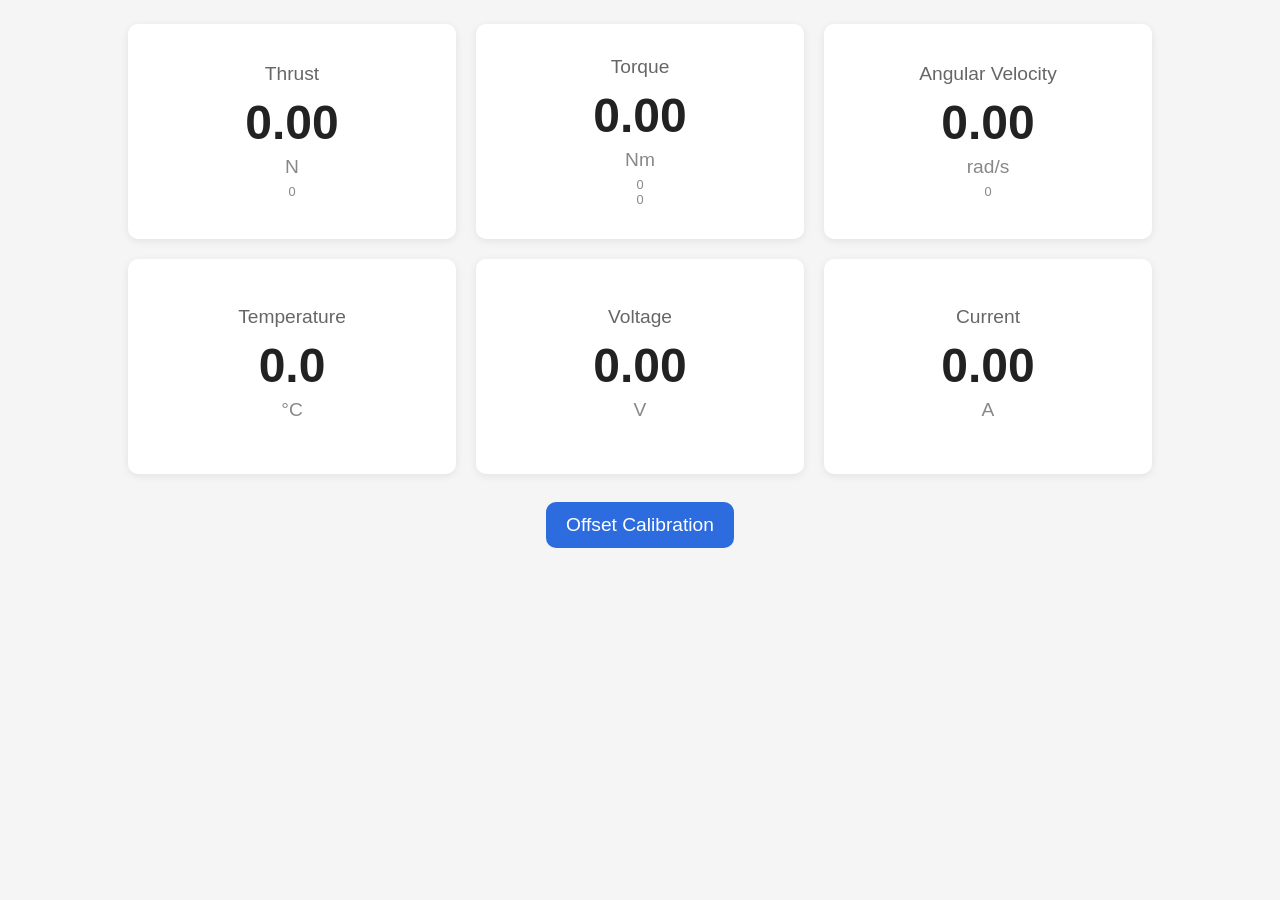
==== bench/web/index.html @ 53323fa1 "change name for firmware for STM32U0" ====
<!DOCTYPE html>
<html>

<head>
    <meta charset="utf-8">
    <meta name="viewport" content="width=device-width, initial-scale=1">
    <link rel="icon" href="data:;base64,=">

    <link rel="stylesheet" href="style.css" type="text/css">
    <script src="script.js" type="text/javascript"></script>

    <title>Dashboard</title>
</head>

<body>
    <div class="container">
        <div class="grid">

            <div class="card">
                <div class="label">Thrust</div>
                <div class="value" id="thrust">0.00</div>
                <div class="unit">N</div>
                <div class="value_raw" id="thrust_load">0</div>
            </div>

            <div class="card">
                <div class="label">Torque</div>
                <div class="value" id="torque">0.00</div>
                <div class="unit">Nm</div>
                <div class="value_raw" id="torque_load1">0</div>
                <div class="value_raw" id="torque_load2">0</div>
            </div>

            <div class="card">
                <div class="label">Angular Velocity</div>
                <div class="value" id="velocity">0.00</div>
                <div class="unit">rad/s</div>
                <div class="value_raw" id="velocity_frequency">0</div>
            </div>

            <div class="card">
                <div class="label">Temperature</div>
                <div class="value" id="temperature">0.0</div>
                <div class="unit">°C</div>
            </div>

            <div class="card">
                <div class="label">Voltage</div>
                <div class="value" id="voltage">0.00</div>
                <div class="unit">V</div>
            </div>

            <div class="card">
                <div class="label">Current</div>
                <div class="value" id="current">0.00</div>
                <div class="unit">A</div>
            </div>

        </div>

        <div class="buttons">
            <button onclick="sendCommand('offset')">Offset Calibration</button>
        </div>
    </div>
</body>

</html>
---- bench/web/style.css ----
body {
    margin: 0;
    font-family: Arial, sans-serif;
    background: #f5f5f5;
    color: #222;
}

.container {
    width: 80vw;
    max-width: 1400px;
    margin: auto;
    padding: 24px;
}

h1 {
    text-align: center;
    margin-bottom: 24px;
    font-weight: 500;
}

.grid {
    display: grid;
    grid-template-columns: repeat(3, 1fr);
    gap: 20px;
    width: 100%;
}

.card {
    background: white;
    border-radius: 10px;
    box-shadow: 0 2px 8px rgba(0, 0, 0, .08);
    display: flex;
    flex-direction: column;
    justify-content: center;
    align-items: center;
    aspect-ratio: 1.61803398875/1;
    padding: 16px;
}

.label {
    font-size: 1.5vw;
    color: #666;
    margin-bottom: 10px;
}

.value {
    font-size: clamp(2rem, 4vw, 3rem);
    font-weight: 600;
}

.value_raw {
    font-size: 1vw;
    color: #888;
}

.unit {
    font-size: 1.5vw;
    margin-top: 6px;
    margin-bottom: 6px;
    color: #888;
}

.buttons {
    margin-top: 28px;
    display: flex;
    justify-content: center;
    gap: 12px;
    flex-wrap: wrap;
}

button {
    padding: 12px 20px;
    font-size: 1.5vw;
    border: none;
    border-radius: 10px;
    background: #2d6cdf;
    color: white;
    cursor: pointer;
}

button:hover {
    background: #245bc0;
}

@media (max-width:900px) {
    .grid {
        grid-template-columns: repeat(2, 1fr);
    }
}

@media (max-width:600px) {
    .container {
        width: 95vw;
    }

    .grid {
        grid-template-columns: 1fr;
    }
}
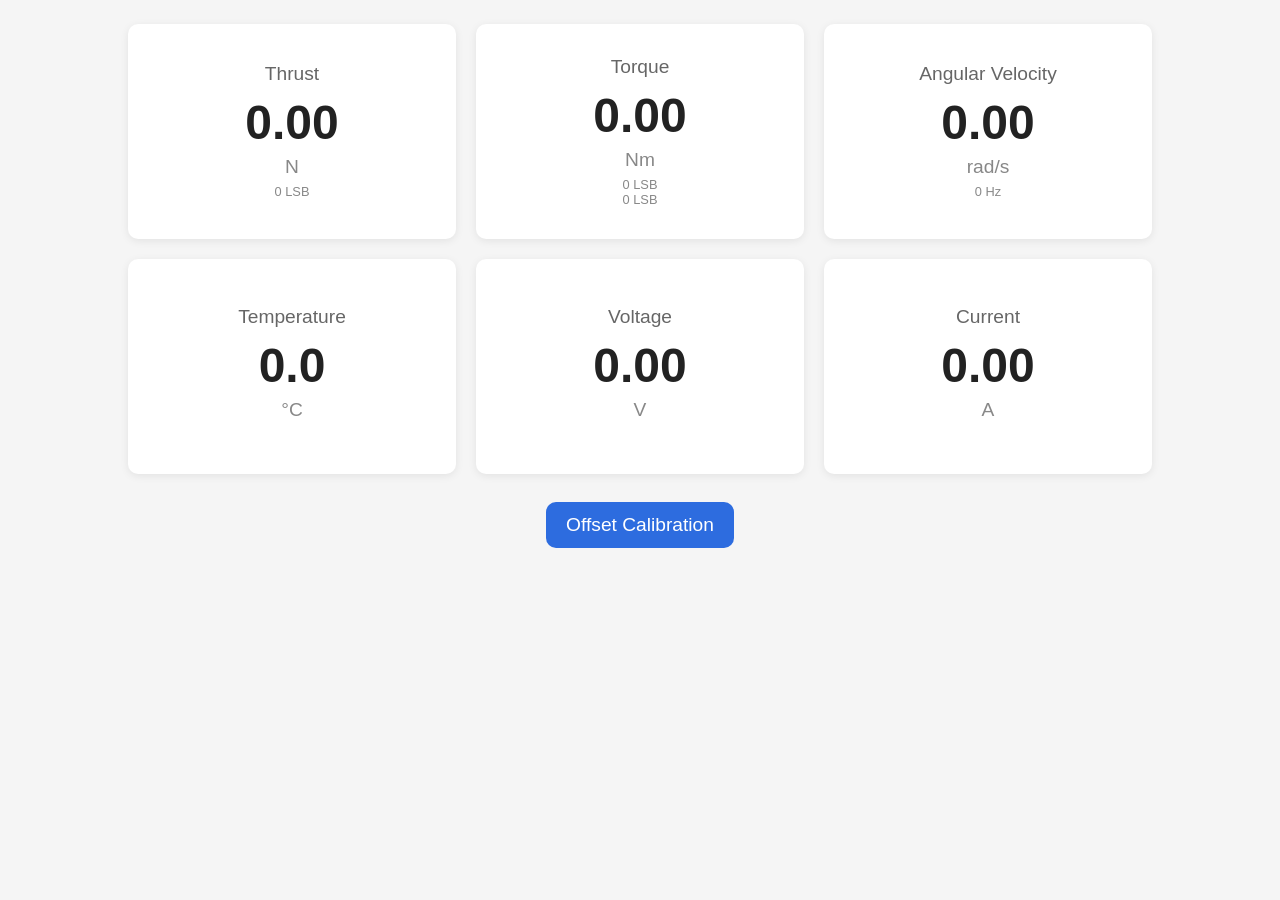
==== commit 53f08a47: "JSON over Websocket" ====
--- a/bench/web/index.html
+++ b/bench/web/index.html
@@ -20,22 +20,22 @@
                 <div class="label">Thrust</div>
                 <div class="value" id="thrust">0.00</div>
                 <div class="unit">N</div>
-                <div class="value_raw" id="thrust_load">0</div>
+                <div class="value_raw" id="thrust_raw">0 LSB</div>
             </div>
 
             <div class="card">
                 <div class="label">Torque</div>
                 <div class="value" id="torque">0.00</div>
                 <div class="unit">Nm</div>
-                <div class="value_raw" id="torque_load1">0</div>
-                <div class="value_raw" id="torque_load2">0</div>
+                <div class="value_raw" id="torque_raw1">0 LSB</div>
+                <div class="value_raw" id="torque_raw2">0 LSB</div>
             </div>
 
             <div class="card">
                 <div class="label">Angular Velocity</div>
                 <div class="value" id="velocity">0.00</div>
                 <div class="unit">rad/s</div>
-                <div class="value_raw" id="velocity_frequency">0</div>
+                <div class="value_raw" id="velocity_raw">0 Hz</div>
             </div>
 
             <div class="card">
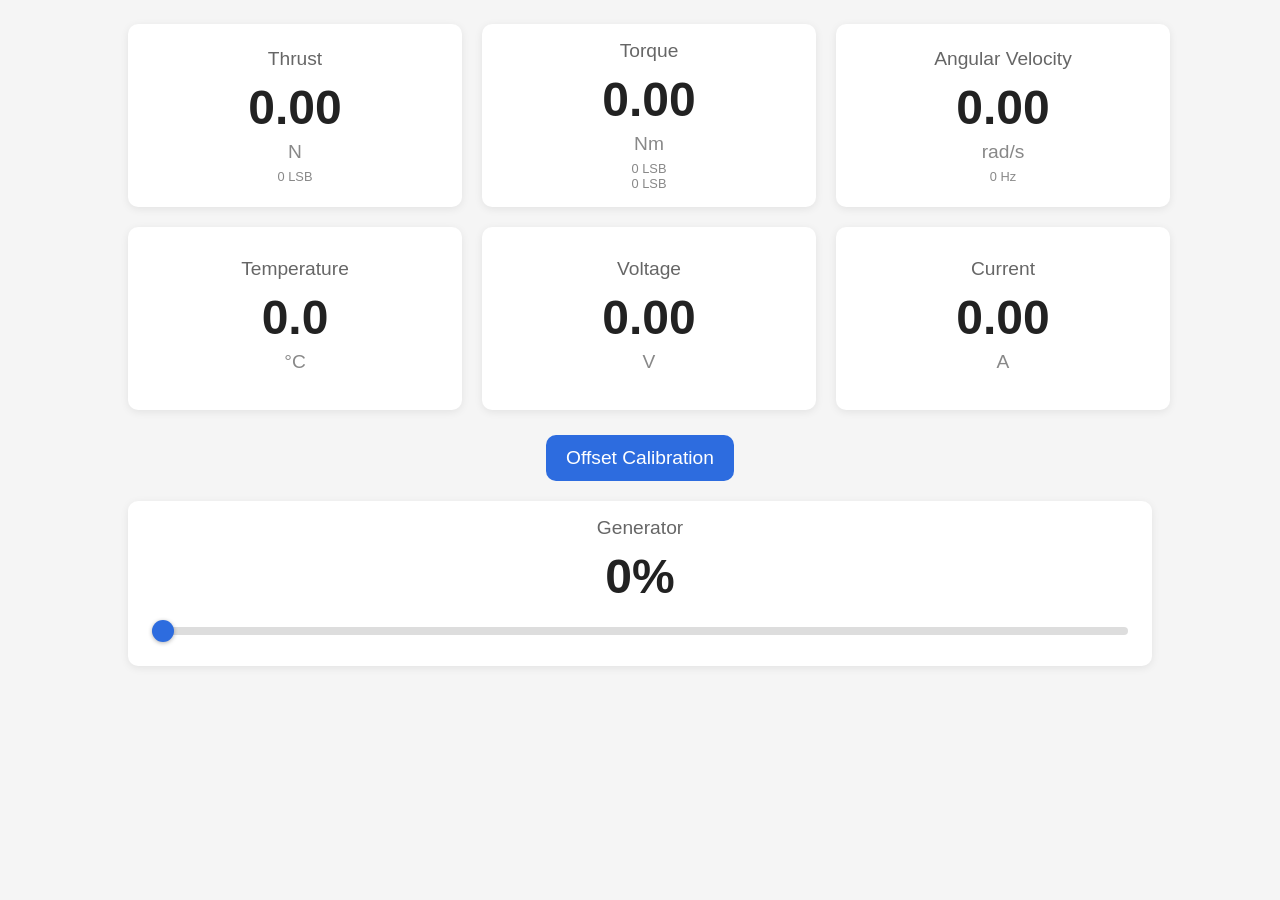
==== commit b635dbb0: "add support for automatic testing the standard drone ESC" ====
--- a/bench/web/index.html
+++ b/bench/web/index.html
@@ -7,7 +7,7 @@
     <link rel="icon" href="data:;base64,=">
 
     <link rel="stylesheet" href="style.css" type="text/css">
-    <script src="script.js" type="text/javascript"></script>
+    <script src="script.js" type="text/javascript" defer></script>
 
     <title>Dashboard</title>
 </head>
@@ -61,6 +61,12 @@
         <div class="buttons">
             <button onclick="sendCommand('offset')">Offset Calibration</button>
         </div>
+
+        <div class="slider_card">
+            <div class="label">Generator</div>
+            <div class="value" id="slider_value">0</div>
+            <input type="range" id="slider" value="0" min="0" max="1000" step="1">
+        </div>
     </div>
 </body>
 
--- a/bench/web/style.css
+++ b/bench/web/style.css
@@ -33,7 +33,7 @@
     flex-direction: column;
     justify-content: center;
     align-items: center;
-    aspect-ratio: 1.61803398875/1;
+    aspect-ratio: 2;
     padding: 16px;
 }
 
@@ -96,4 +96,77 @@
     .grid {
         grid-template-columns: 1fr;
     }
+}
+
+.slider_card {
+    background: white;
+    border-radius: 10px;
+    box-shadow: 0 2px 8px rgba(0, 0, 0, .08);
+    margin-top: 20px;
+    padding: 16px 24px 24px;
+    display: flex;
+    flex-direction: column;
+    align-items: center;
+}
+
+.slider_card .value {
+    margin-bottom: 16px;
+}
+
+input[type="range"] {
+    --fill: 0%;
+    -webkit-appearance: none;
+    appearance: none;
+    width: 100%;
+    height: 22px;
+    background: transparent;
+    cursor: pointer;
+    margin: 0;
+}
+
+input[type="range"]::-webkit-slider-runnable-track {
+    height: 8px;
+    border-radius: 4px;
+    background: linear-gradient(to right, #2d6cdf var(--fill), #ddd var(--fill));
+}
+
+input[type="range"]::-moz-range-track {
+    height: 8px;
+    border-radius: 4px;
+    background: linear-gradient(to right, #2d6cdf var(--fill), #ddd var(--fill));
+}
+
+input[type="range"]::-webkit-slider-thumb {
+    -webkit-appearance: none;
+    appearance: none;
+    width: 22px;
+    height: 22px;
+    margin-top: -7px;
+    border-radius: 50%;
+    border: none;
+    background: #2d6cdf;
+    box-shadow: 0 1px 4px rgba(0, 0, 0, .3);
+}
+
+input[type="range"]::-moz-range-thumb {
+    width: 22px;
+    height: 22px;
+    border-radius: 50%;
+    border: none;
+    background: #2d6cdf;
+    box-shadow: 0 1px 4px rgba(0, 0, 0, .3);
+}
+
+input[type="range"]:hover::-webkit-slider-thumb {
+    background: #245bc0;
+}
+
+input[type="range"]:hover::-moz-range-thumb {
+    background: #245bc0;
+}
+
+input[type="range"]:focus-visible {
+    outline: 2px solid #2d6cdf;
+    outline-offset: 4px;
+    border-radius: 4px;
 }
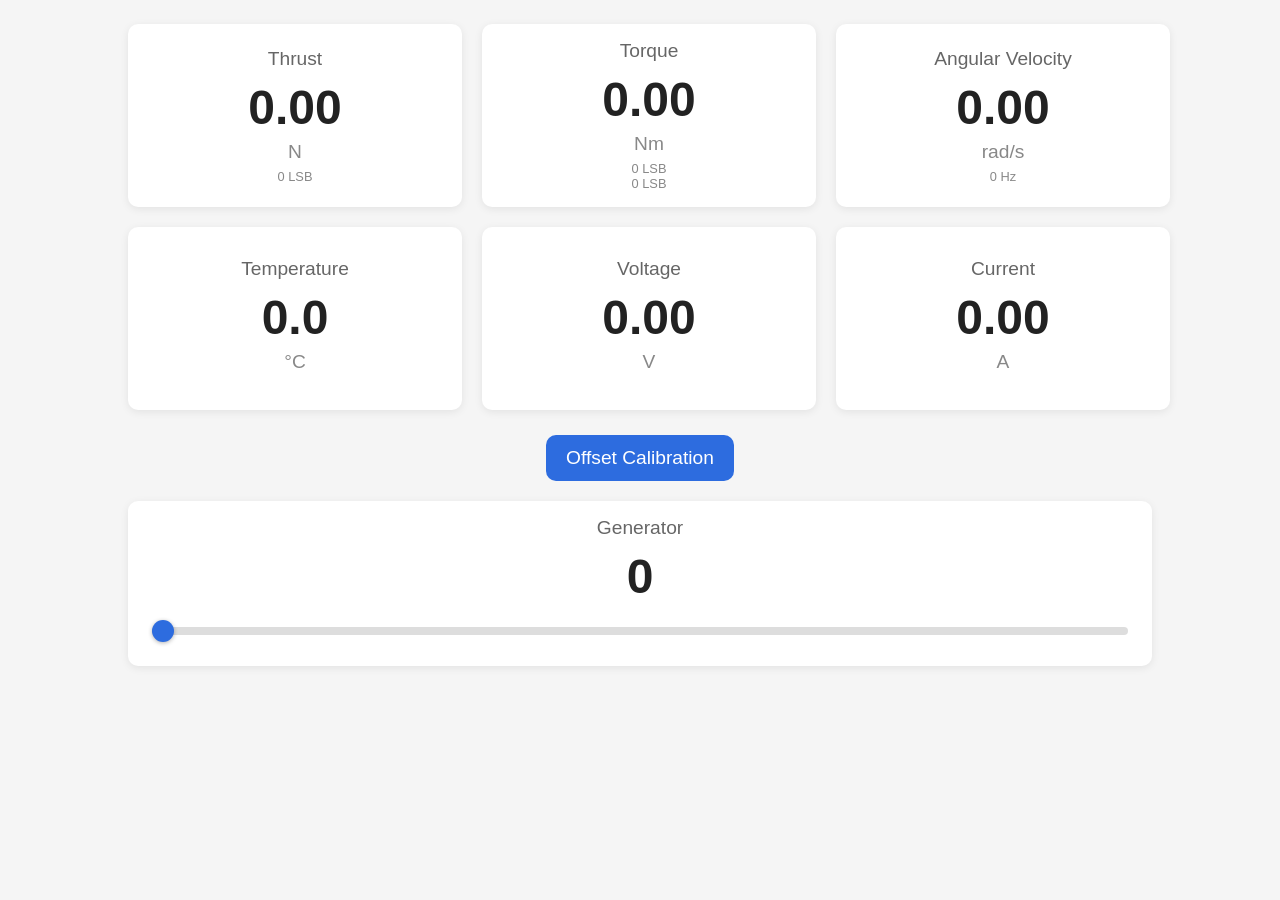
==== commit 5352d417: "one HTML file for JS and CSS" ====
--- a/bench/web/index.html
+++ b/bench/web/index.html
@@ -2,14 +2,219 @@
 <html>
 
 <head>
+    <title>Dashboard</title>
     <meta charset="utf-8">
     <meta name="viewport" content="width=device-width, initial-scale=1">
     <link rel="icon" href="data:;base64,=">
 
-    <link rel="stylesheet" href="style.css" type="text/css">
-    <script src="script.js" type="text/javascript" defer></script>
-
-    <title>Dashboard</title>
+    <style>
+        body {
+            margin: 0;
+            font-family: Arial, sans-serif;
+            background: #f5f5f5;
+            color: #222;
+        }
+
+        .container {
+            width: 80vw;
+            max-width: 1400px;
+            margin: auto;
+            padding: 24px;
+        }
+
+        h1 {
+            text-align: center;
+            margin-bottom: 24px;
+            font-weight: 500;
+        }
+
+        .grid {
+            display: grid;
+            grid-template-columns: repeat(3, 1fr);
+            gap: 20px;
+            width: 100%;
+        }
+
+        .card {
+            background: white;
+            border-radius: 10px;
+            box-shadow: 0 2px 8px rgba(0, 0, 0, .08);
+            display: flex;
+            flex-direction: column;
+            justify-content: center;
+            align-items: center;
+            aspect-ratio: 2;
+            padding: 16px;
+        }
+
+        .label {
+            font-size: 1.5vw;
+            color: #666;
+            margin-bottom: 10px;
+        }
+
+        .value {
+            font-size: clamp(2rem, 4vw, 3rem);
+            font-weight: 600;
+        }
+
+        .value_raw {
+            font-size: 1vw;
+            color: #888;
+        }
+
+        .unit {
+            font-size: 1.5vw;
+            margin-top: 6px;
+            margin-bottom: 6px;
+            color: #888;
+        }
+
+        .buttons {
+            margin-top: 28px;
+            display: flex;
+            justify-content: center;
+            gap: 12px;
+            flex-wrap: wrap;
+        }
+
+        button {
+            padding: 12px 20px;
+            font-size: 1.5vw;
+            border: none;
+            border-radius: 10px;
+            background: #2d6cdf;
+            color: white;
+            cursor: pointer;
+        }
+
+        button:hover {
+            background: #245bc0;
+        }
+
+        @media (max-width:900px) {
+            .grid {
+                grid-template-columns: repeat(2, 1fr);
+            }
+        }
+
+        @media (max-width:600px) {
+            .container {
+                width: 95vw;
+            }
+
+            .grid {
+                grid-template-columns: 1fr;
+            }
+        }
+
+        .slider_card {
+            background: white;
+            border-radius: 10px;
+            box-shadow: 0 2px 8px rgba(0, 0, 0, .08);
+            margin-top: 20px;
+            padding: 16px 24px 24px;
+            display: flex;
+            flex-direction: column;
+            align-items: center;
+        }
+
+        .slider_card .value {
+            margin-bottom: 16px;
+        }
+
+        input[type="range"] {
+            --fill: 0%;
+            -webkit-appearance: none;
+            appearance: none;
+            width: 100%;
+            height: 22px;
+            background: transparent;
+            cursor: pointer;
+            margin: 0;
+        }
+
+        input[type="range"]::-webkit-slider-runnable-track {
+            height: 8px;
+            border-radius: 4px;
+            background: linear-gradient(to right, #2d6cdf var(--fill), #ddd var(--fill));
+        }
+
+        input[type="range"]::-moz-range-track {
+            height: 8px;
+            border-radius: 4px;
+            background: linear-gradient(to right, #2d6cdf var(--fill), #ddd var(--fill));
+        }
+
+        input[type="range"]::-webkit-slider-thumb {
+            -webkit-appearance: none;
+            appearance: none;
+            width: 22px;
+            height: 22px;
+            margin-top: -7px;
+            border-radius: 50%;
+            border: none;
+            background: #2d6cdf;
+            box-shadow: 0 1px 4px rgba(0, 0, 0, .3);
+        }
+
+        input[type="range"]::-moz-range-thumb {
+            width: 22px;
+            height: 22px;
+            border-radius: 50%;
+            border: none;
+            background: #2d6cdf;
+            box-shadow: 0 1px 4px rgba(0, 0, 0, .3);
+        }
+
+        input[type="range"]:hover::-webkit-slider-thumb {
+            background: #245bc0;
+        }
+
+        input[type="range"]:hover::-moz-range-thumb {
+            background: #245bc0;
+        }
+
+        input[type="range"]:focus-visible {
+            outline: 2px solid #2d6cdf;
+            outline-offset: 4px;
+            border-radius: 4px;
+        }
+    </style>
+
+    <script>
+        const ws = new WebSocket("ws://" + location.host + "/websocket")
+
+        ws.onmessage = (event) => {
+            const data = JSON.parse(event.data)
+
+            document.getElementById("thrust").textContent = data.thrust.toFixed(3)
+            document.getElementById("thrust_raw").textContent = data.thrust_raw + " LSB"
+            document.getElementById("torque").textContent = data.torque.toFixed(5)
+            document.getElementById("torque_raw1").textContent = data.torque_raw1 + " LSB"
+            document.getElementById("torque_raw2").textContent = data.torque_raw2 + " LSB"
+            document.getElementById("velocity").textContent = data.vel.toFixed(0)
+            document.getElementById("velocity_raw").textContent = data.vel_raw.toFixed(2) + " Hz"
+            document.getElementById("temperature").textContent = data.temp.toFixed(1)
+            document.getElementById("voltage").textContent = data.volt.toFixed(2)
+            document.getElementById("current").textContent = data.curr.toFixed(2)
+
+            document.getElementById("slider_value").textContent = (100 * data.gen).toFixed(0) + "%"
+            document.getElementById("slider").value = 1000 * data.gen
+        }
+
+        function sendCommand(cmd) {
+            if (ws.readyState === WebSocket.OPEN) {
+                ws.send(cmd)
+            }
+        }
+
+        function sendGenerator() {
+            const value = document.getElementById("slider").value
+            document.getElementById("slider_value").textContent = (0.1 * value).toFixed(0) + "%"
+            sendCommand("generator " + value)
+        }
+    </script>
 </head>
 
 <body>
@@ -65,7 +270,7 @@
         <div class="slider_card">
             <div class="label">Generator</div>
             <div class="value" id="slider_value">0</div>
-            <input type="range" id="slider" value="0" min="0" max="1000" step="1">
+            <input oninput="sendGenerator()" type="range" id="slider" value="0" min="0" max="1000" step="1">
         </div>
     </div>
 </body>
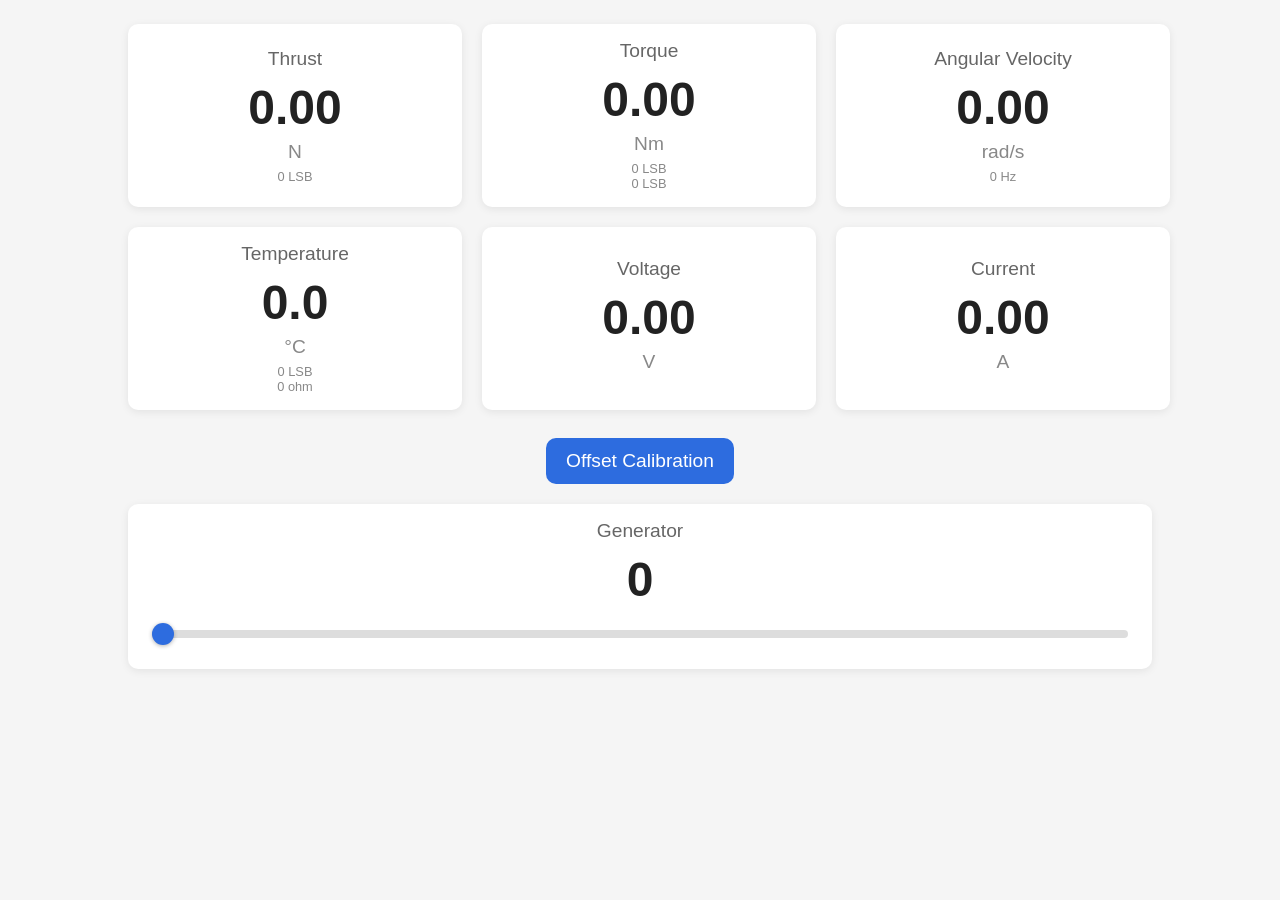
==== commit b51f2d6d: "impove NTC reading" ====
--- a/bench/web/index.html
+++ b/bench/web/index.html
@@ -196,6 +196,8 @@
             document.getElementById("velocity").textContent = data.vel.toFixed(0)
             document.getElementById("velocity_raw").textContent = data.vel_raw.toFixed(2) + " Hz"
             document.getElementById("temperature").textContent = data.temp.toFixed(1)
+            document.getElementById("temperature_raw1").textContent = data.temp_raw1 + " LSB"
+            document.getElementById("temperature_raw2").textContent = data.temp_raw2.toFixed(0) + " ohm"
             document.getElementById("voltage").textContent = data.volt.toFixed(2)
             document.getElementById("current").textContent = data.curr.toFixed(2)
 
@@ -247,6 +249,8 @@
                 <div class="label">Temperature</div>
                 <div class="value" id="temperature">0.0</div>
                 <div class="unit">°C</div>
+                <div class="value_raw" id="temperature_raw1">0 LSB</div>
+                <div class="value_raw" id="temperature_raw2">0 ohm</div>
             </div>
 
             <div class="card">
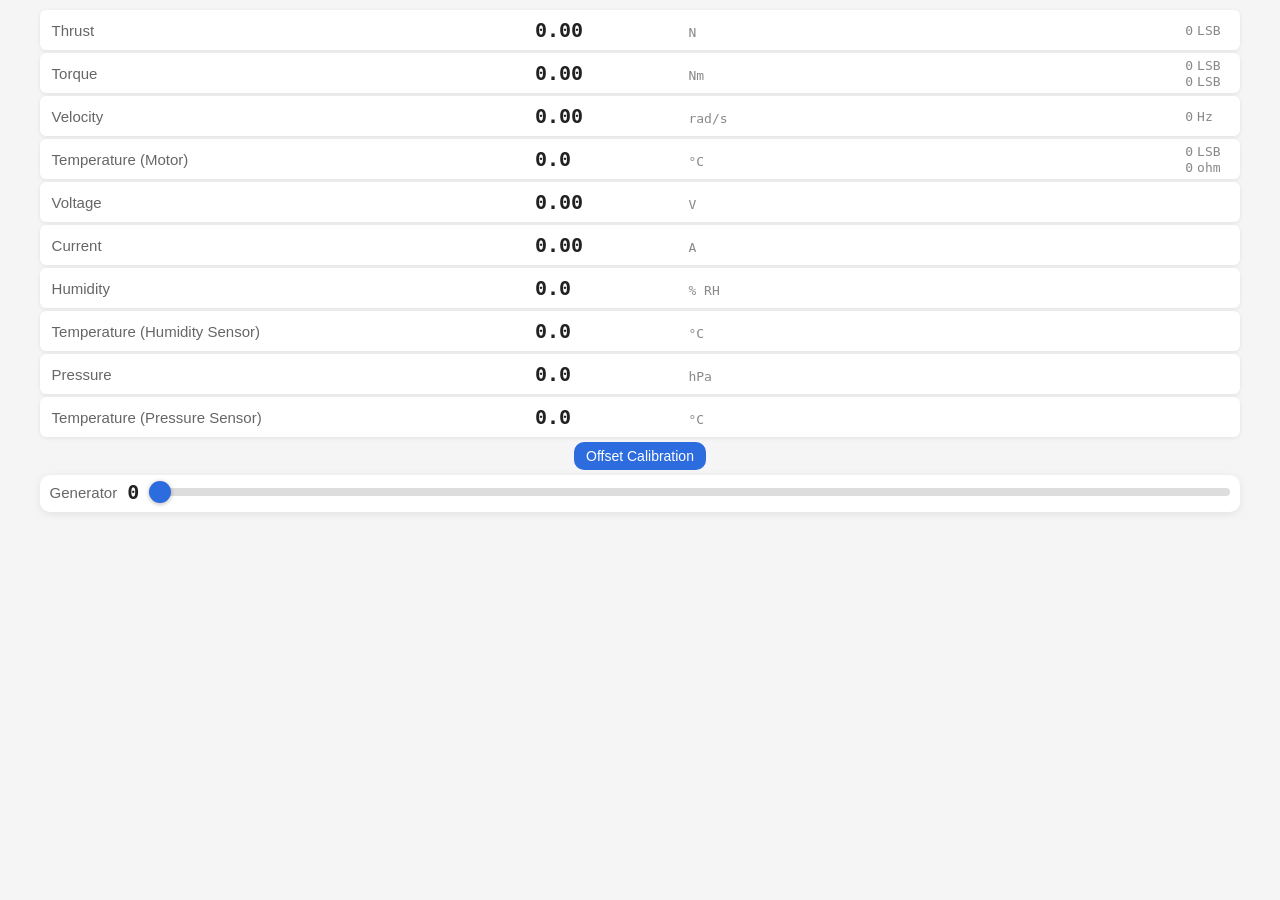
==== commit 184ad9d8: "better dashboard" ====
--- a/bench/web/index.html
+++ b/bench/web/index.html
@@ -8,6 +8,10 @@
     <link rel="icon" href="data:;base64,=">
 
     <style>
+        * {
+            box-sizing: border-box;
+        }
+
         body {
             margin: 0;
             font-family: Arial, sans-serif;
@@ -16,62 +20,95 @@
         }
 
         .container {
-            width: 80vw;
-            max-width: 1400px;
+            width: min(96vw, 1500px);
             margin: auto;
-            padding: 24px;
+            padding: 10px 14px;
         }
 
         h1 {
             text-align: center;
-            margin-bottom: 24px;
+            margin: 0 0 6px;
             font-weight: 500;
+            font-size: 18px;
         }
 
         .grid {
             display: grid;
-            grid-template-columns: repeat(3, 1fr);
-            gap: 20px;
+            grid-template-columns: 1fr;
+            gap: 3px;
             width: 100%;
         }
 
         .card {
             background: white;
-            border-radius: 10px;
-            box-shadow: 0 2px 8px rgba(0, 0, 0, .08);
-            display: flex;
-            flex-direction: column;
-            justify-content: center;
+            border-radius: 6px;
+            box-shadow: 0 1px 4px rgba(0, 0, 0, .08);
+            display: grid;
+            grid-template-columns: minmax(125px, 1fr) 210px minmax(100px, 1fr);
             align-items: center;
-            aspect-ratio: 2;
-            padding: 16px;
+            min-height: 40px;
+            padding: 4px 12px;
         }
 
         .label {
-            font-size: 1.5vw;
+            font-size: 15px;
             color: #666;
-            margin-bottom: 10px;
+            margin: 0;
         }
 
         .value {
-            font-size: clamp(2rem, 4vw, 3rem);
+            font: 600 20px ui-monospace, "DejaVu Sans Mono", Consolas, monospace;
             font-weight: 600;
+            font-variant-numeric: tabular-nums;
+            white-space: pre;
+            text-align: left;
         }
 
         .value_raw {
-            font-size: 1vw;
+            font: 13px ui-monospace, SFMono-Regular, Consolas, monospace;
             color: #888;
         }
 
+        .raw-values {
+            display: grid;
+            grid-template-columns: minmax(0, 1fr) 4ch;
+            gap: 1px 4px;
+            align-items: baseline;
+        }
+
+        .raw-number {
+            text-align: right;
+        }
+
+        .raw-unit {
+            text-align: left;
+        }
+
         .unit {
-            font-size: 1.5vw;
-            margin-top: 6px;
-            margin-bottom: 6px;
+            font-size: 13px;
+            margin: 0 0 0 5px;
             color: #888;
         }
 
+        .reading {
+            display: grid;
+            font-family: ui-monospace, "DejaVu Sans Mono", Consolas, monospace;
+            font-size: 20px;
+            grid-template-columns: 12ch 5ch;
+            align-items: baseline;
+            gap: 4px;
+        }
+
+        .reading .value {
+            width: 12ch;
+        }
+
+        .reading .unit {
+            text-align: left;
+        }
+
         .buttons {
-            margin-top: 28px;
+            margin-top: 5px;
             display: flex;
             justify-content: center;
             gap: 12px;
@@ -79,8 +116,8 @@
         }
 
         button {
-            padding: 12px 20px;
-            font-size: 1.5vw;
+            padding: 6px 12px;
+            font-size: 14px;
             border: none;
             border-radius: 10px;
             background: #2d6cdf;
@@ -92,35 +129,20 @@
             background: #245bc0;
         }
 
-        @media (max-width:900px) {
-            .grid {
-                grid-template-columns: repeat(2, 1fr);
-            }
-        }
-
-        @media (max-width:600px) {
-            .container {
-                width: 95vw;
-            }
-
-            .grid {
-                grid-template-columns: 1fr;
-            }
-        }
-
         .slider_card {
             background: white;
             border-radius: 10px;
             box-shadow: 0 2px 8px rgba(0, 0, 0, .08);
-            margin-top: 20px;
-            padding: 16px 24px 24px;
-            display: flex;
-            flex-direction: column;
+            margin-top: 5px;
+            padding: 5px 10px 8px;
+            display: grid;
+            grid-template-columns: auto auto 1fr;
             align-items: center;
+            gap: 10px;
         }
 
         .slider_card .value {
-            margin-bottom: 16px;
+            margin: 0;
         }
 
         input[type="range"] {
@@ -132,6 +154,60 @@
             background: transparent;
             cursor: pointer;
             margin: 0;
+        }
+
+        @media (max-height: 650px) {
+            .container {
+                padding-top: 3px;
+                padding-bottom: 3px;
+            }
+
+            .grid {
+                gap: 2px;
+            }
+
+            .card {
+                min-height: 30px;
+                padding: 2px 8px;
+            }
+
+            .buttons,
+            .slider_card {
+                margin-top: 3px;
+            }
+
+            .slider_card {
+                padding: 3px 8px 5px;
+            }
+
+            input[type="range"] {
+                height: 18px;
+            }
+        }
+
+        @media (max-width: 420px) {
+            .card {
+                grid-template-columns: minmax(75px, 1fr) 120px minmax(0, 1fr);
+                padding-inline: 6px;
+            }
+
+            .reading {
+                font-size: 14px;
+                grid-template-columns: 12ch 4ch;
+                gap: 2px;
+            }
+
+            .reading .value {
+                font-size: 14px;
+            }
+
+            .label {
+                font-size: 12px;
+            }
+
+            .value_raw {
+                font-size: 10px;
+            }
         }
 
         input[type="range"]::-webkit-slider-runnable-track {
@@ -184,25 +260,45 @@
 
     <script>
         const ws = new WebSocket("ws://" + location.host + "/websocket")
+        let currentIsZero = true
 
         ws.onmessage = (event) => {
             const data = JSON.parse(event.data)
 
-            document.getElementById("thrust").textContent = data.thrust.toFixed(3)
-            document.getElementById("thrust_raw").textContent = data.thrust_raw + " LSB"
-            document.getElementById("torque").textContent = data.torque.toFixed(5)
-            document.getElementById("torque_raw1").textContent = data.torque_raw1 + " LSB"
-            document.getElementById("torque_raw2").textContent = data.torque_raw2 + " LSB"
-            document.getElementById("velocity").textContent = data.vel.toFixed(0)
-            document.getElementById("velocity_raw").textContent = data.vel_raw.toFixed(2) + " Hz"
-            document.getElementById("temperature").textContent = data.temp.toFixed(1)
-            document.getElementById("temperature_raw1").textContent = data.temp_raw1 + " LSB"
-            document.getElementById("temperature_raw2").textContent = data.temp_raw2.toFixed(0) + " ohm"
-            document.getElementById("voltage").textContent = data.volt.toFixed(2)
-            document.getElementById("current").textContent = data.curr.toFixed(2)
+            document.getElementById("thrust").textContent = formatValue(data.thrust, 3, true)
+            document.getElementById("thrust_raw").textContent = data.thrust_raw
+            document.getElementById("torque").textContent = formatValue(data.torque, 5, true)
+            document.getElementById("torque_raw1").textContent = data.torque_raw1
+            document.getElementById("torque_raw2").textContent = data.torque_raw2
+            document.getElementById("velocity").textContent = formatValue(data.vel, 2)
+            document.getElementById("velocity_raw").textContent = Math.max(0, data.vel_raw).toFixed(2)
+            document.getElementById("temperature").textContent = formatValue(data.temp, 1)
+            document.getElementById("temperature_raw1").textContent = Math.max(0, data.temp_raw1)
+            document.getElementById("temperature_raw2").textContent = Math.max(0, data.temp_raw2).toFixed(0)
+            document.getElementById("voltage").textContent = formatValue(data.volt, 2)
+            document.getElementById("current").textContent = formatCurrent(data.curr)
+            document.getElementById("humidity").textContent = formatValue(data.env1_hum, 1)
+            document.getElementById("env1_temperature").textContent = formatValue(data.env1_temp, 1)
+            document.getElementById("pressure").textContent = formatValue(data.env2_press / 100, 1)
+            document.getElementById("env2_temperature").textContent = formatValue(data.env2_temp, 1)
 
             document.getElementById("slider_value").textContent = (100 * data.gen).toFixed(0) + "%"
             document.getElementById("slider").value = 1000 * data.gen
+        }
+
+        function formatValue(value, decimals, allowNegative = false) {
+            if (!allowNegative) value = Math.max(0, value)
+            const rounded = Number(Math.abs(value).toFixed(decimals))
+            const sign = allowNegative ? (value < 0 && rounded !== 0 ? "-" : "+") : ""
+            const [integer, fraction] = rounded.toFixed(decimals).split(".")
+            return (sign + integer).padStart(5, " ") + (fraction === undefined ? "" : "." + fraction)
+        }
+
+        function formatCurrent(value) {
+            if (value < 0) currentIsZero = true
+            else if (currentIsZero && value > 0.015) currentIsZero = false
+            else if (!currentIsZero && value < 0.005) currentIsZero = true
+            return formatValue(currentIsZero ? 0 : value, 2)
         }
 
         function sendCommand(cmd) {
@@ -225,44 +321,102 @@
 
             <div class="card">
                 <div class="label">Thrust</div>
-                <div class="value" id="thrust">0.00</div>
-                <div class="unit">N</div>
-                <div class="value_raw" id="thrust_raw">0 LSB</div>
+                <div class="reading">
+                    <div class="value" id="thrust">0.00</div>
+                    <div class="unit">N</div>
+                </div>
+                <div class="value_raw raw-values">
+                    <span class="raw-number" id="thrust_raw">0</span><span class="raw-unit">LSB</span>
+                </div>
             </div>
 
             <div class="card">
                 <div class="label">Torque</div>
-                <div class="value" id="torque">0.00</div>
-                <div class="unit">Nm</div>
-                <div class="value_raw" id="torque_raw1">0 LSB</div>
-                <div class="value_raw" id="torque_raw2">0 LSB</div>
-            </div>
-
-            <div class="card">
-                <div class="label">Angular Velocity</div>
-                <div class="value" id="velocity">0.00</div>
-                <div class="unit">rad/s</div>
-                <div class="value_raw" id="velocity_raw">0 Hz</div>
-            </div>
-
-            <div class="card">
-                <div class="label">Temperature</div>
-                <div class="value" id="temperature">0.0</div>
-                <div class="unit">°C</div>
-                <div class="value_raw" id="temperature_raw1">0 LSB</div>
-                <div class="value_raw" id="temperature_raw2">0 ohm</div>
+                <div class="reading">
+                    <div class="value" id="torque">0.00</div>
+                    <div class="unit">Nm</div>
+                </div>
+                <div class="value_raw raw-values">
+                    <span class="raw-number" id="torque_raw1">0</span><span class="raw-unit">LSB</span>
+                    <span class="raw-number" id="torque_raw2">0</span><span class="raw-unit">LSB</span>
+                </div>
+            </div>
+
+            <div class="card">
+                <div class="label">Velocity</div>
+                <div class="reading">
+                    <div class="value" id="velocity">0.00</div>
+                    <div class="unit">rad/s</div>
+                </div>
+                <div class="value_raw raw-values">
+                    <span class="raw-number" id="velocity_raw">0</span><span class="raw-unit">Hz</span>
+                </div>
+            </div>
+
+            <div class="card">
+                <div class="label">Temperature (Motor)</div>
+                <div class="reading">
+                    <div class="value" id="temperature">0.0</div>
+                    <div class="unit">°C</div>
+                </div>
+                <div class="value_raw raw-values">
+                    <span class="raw-number" id="temperature_raw1">0</span><span class="raw-unit">LSB</span>
+                    <span class="raw-number" id="temperature_raw2">0</span><span class="raw-unit">ohm</span>
+                </div>
             </div>
 
             <div class="card">
                 <div class="label">Voltage</div>
-                <div class="value" id="voltage">0.00</div>
-                <div class="unit">V</div>
+                <div class="reading">
+                    <div class="value" id="voltage">0.00</div>
+                    <div class="unit">V</div>
+                </div>
+                <div class="raw-empty"></div>
             </div>
 
             <div class="card">
                 <div class="label">Current</div>
-                <div class="value" id="current">0.00</div>
-                <div class="unit">A</div>
+                <div class="reading">
+                    <div class="value" id="current">0.00</div>
+                    <div class="unit">A</div>
+                </div>
+                <div class="raw-empty"></div>
+            </div>
+
+            <div class="card">
+                <div class="label">Humidity</div>
+                <div class="reading">
+                    <div class="value" id="humidity">0.0</div>
+                    <div class="unit">% RH</div>
+                </div>
+                <div class="raw-empty"></div>
+            </div>
+
+            <div class="card">
+                <div class="label">Temperature (Humidity Sensor)</div>
+                <div class="reading">
+                    <div class="value" id="env1_temperature">0.0</div>
+                    <div class="unit">°C</div>
+                </div>
+                <div class="raw-empty"></div>
+            </div>
+
+            <div class="card">
+                <div class="label">Pressure</div>
+                <div class="reading">
+                    <div class="value" id="pressure">0.0</div>
+                    <div class="unit">hPa</div>
+                </div>
+                <div class="raw-empty"></div>
+            </div>
+
+            <div class="card">
+                <div class="label">Temperature (Pressure Sensor)</div>
+                <div class="reading">
+                    <div class="value" id="env2_temperature">0.0</div>
+                    <div class="unit">°C</div>
+                </div>
+                <div class="raw-empty"></div>
             </div>
 
         </div>
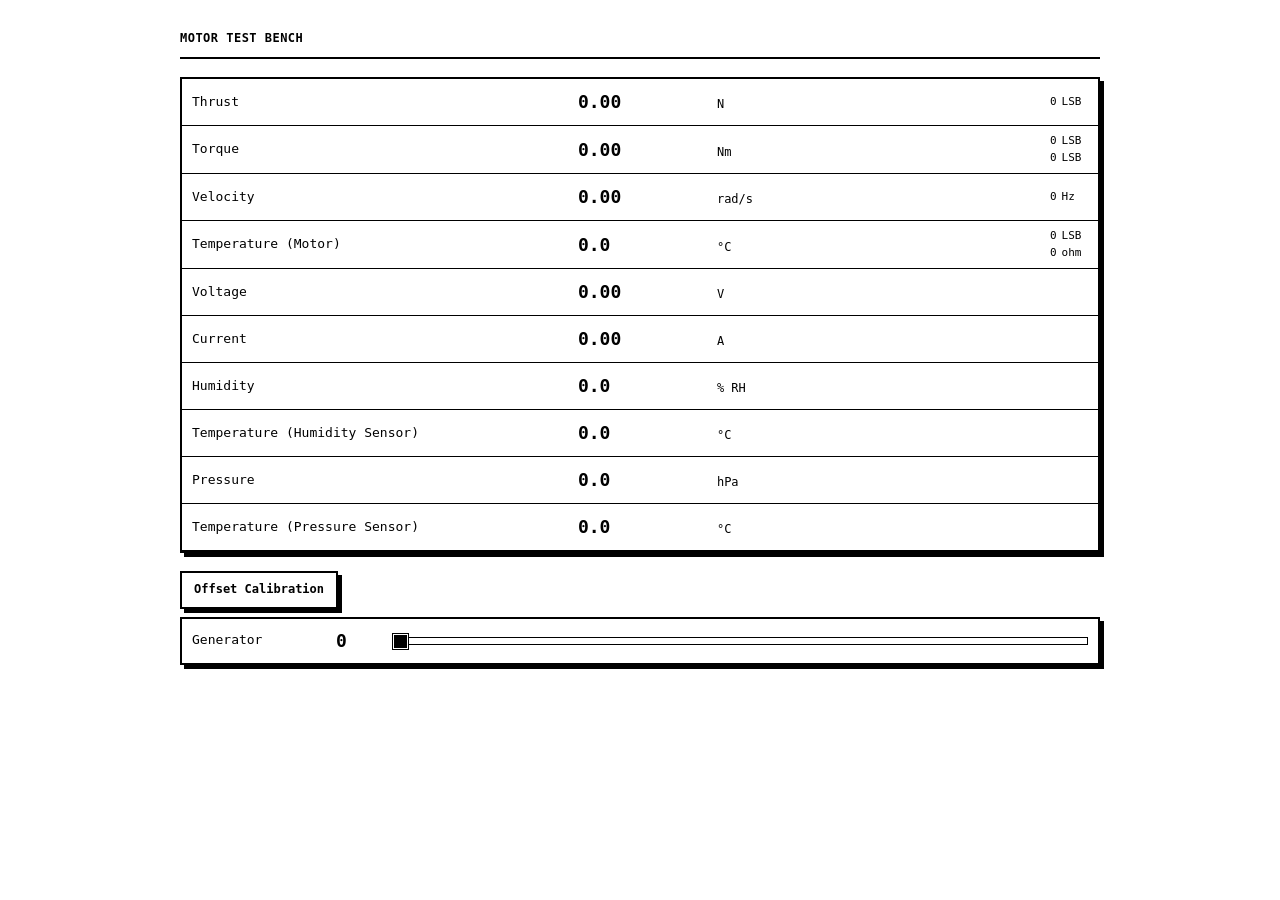
==== commit 43d684aa: "better dashboard" ====
--- a/bench/web/index.html
+++ b/bench/web/index.html
@@ -2,77 +2,102 @@
 <html>
 
 <head>
-    <title>Dashboard</title>
+    <title>Motor Test Bench</title>
     <meta charset="utf-8">
     <meta name="viewport" content="width=device-width, initial-scale=1">
     <link rel="icon" href="data:;base64,=">
 
     <style>
+        :root {
+            color-scheme: light;
+            --paper: #fff;
+            --ink: #000;
+            --muted: #000;
+            --rule: #000;
+            --accent: #000;
+            --mono: ui-monospace, "DejaVu Sans Mono", "Liberation Mono", Consolas, monospace;
+        }
+
         * {
             box-sizing: border-box;
         }
 
         body {
             margin: 0;
-            font-family: Arial, sans-serif;
-            background: #f5f5f5;
-            color: #222;
+            background: var(--paper);
+            color: var(--ink);
+            font-family: var(--mono);
+            font-size: 14px;
+            line-height: 1.45;
+            font-variant-numeric: tabular-nums;
+        }
+
+        button,
+        input {
+            font: inherit;
         }
 
         .container {
-            width: min(96vw, 1500px);
-            margin: auto;
-            padding: 10px 14px;
-        }
-
-        h1 {
-            text-align: center;
-            margin: 0 0 6px;
-            font-weight: 500;
-            font-size: 18px;
+            width: min(100% - 40px, 920px);
+            margin: 0 auto;
+            padding: 30px 0 36px;
+        }
+
+        .container::before {
+            content: "MOTOR TEST BENCH";
+            display: block;
+            padding: 0 0 10px;
+            margin-bottom: 18px;
+            border-bottom: 2px solid var(--ink);
+            font-size: 12px;
+            font-weight: 700;
+            letter-spacing: .04em;
         }
 
         .grid {
             display: grid;
             grid-template-columns: 1fr;
-            gap: 3px;
             width: 100%;
+            border: 2px solid var(--ink);
+            box-shadow: 4px 4px 0 var(--ink);
         }
 
         .card {
-            background: white;
-            border-radius: 6px;
-            box-shadow: 0 1px 4px rgba(0, 0, 0, .08);
             display: grid;
-            grid-template-columns: minmax(125px, 1fr) 210px minmax(100px, 1fr);
+            grid-template-columns: minmax(190px, 1fr) minmax(200px, 240px) minmax(130px, .7fr);
             align-items: center;
-            min-height: 40px;
-            padding: 4px 12px;
+            min-height: 47px;
+            padding: 7px 10px;
+            border-bottom: 1px solid var(--rule);
+        }
+
+        .card:nth-child(even) {
+            background: #fff;
         }
 
         .label {
-            font-size: 15px;
-            color: #666;
             margin: 0;
+            color: var(--muted);
+            font-size: 13px;
         }
 
         .value {
-            font: 600 20px ui-monospace, "DejaVu Sans Mono", Consolas, monospace;
-            font-weight: 600;
-            font-variant-numeric: tabular-nums;
+            font-family: var(--mono);
+            font-size: 18px;
+            font-weight: 700;
             white-space: pre;
             text-align: left;
         }
 
         .value_raw {
-            font: 13px ui-monospace, SFMono-Regular, Consolas, monospace;
-            color: #888;
+            color: var(--muted);
+            font-size: 11px;
         }
 
         .raw-values {
             display: grid;
             grid-template-columns: minmax(0, 1fr) 4ch;
-            gap: 1px 4px;
+            gap: 1px 5px;
             align-items: baseline;
         }
 
@@ -85,18 +110,18 @@
         }
 
         .unit {
-            font-size: 13px;
             margin: 0 0 0 5px;
-            color: #888;
+            color: var(--muted);
+            font-size: 12px;
         }
 
         .reading {
             display: grid;
-            font-family: ui-monospace, "DejaVu Sans Mono", Consolas, monospace;
-            font-size: 20px;
             grid-template-columns: 12ch 5ch;
             align-items: baseline;
             gap: 4px;
+            font-family: var(--mono);
+            font-size: 18px;
         }
 
         .reading .value {
@@ -108,37 +133,39 @@
         }
 
         .buttons {
-            margin-top: 5px;
             display: flex;
-            justify-content: center;
-            gap: 12px;
-            flex-wrap: wrap;
+            justify-content: flex-start;
+            margin-top: 18px;
         }
 
         button {
-            padding: 6px 12px;
-            font-size: 14px;
-            border: none;
-            border-radius: 10px;
-            background: #2d6cdf;
-            color: white;
+            padding: 8px 12px;
+            border: 2px solid var(--ink);
+            border-radius: 0;
+            background: transparent;
+            color: var(--ink);
+            font-size: 12px;
+            font-weight: 700;
             cursor: pointer;
-        }
-
-        button:hover {
-            background: #245bc0;
+            box-shadow: 4px 4px 0 var(--ink);
+        }
+
+        button:hover,
+        button:focus-visible {
+            background: var(--ink);
+            color: var(--paper);
+            box-shadow: 6px 6px 0 var(--ink);
         }
 
         .slider_card {
-            background: white;
-            border-radius: 10px;
-            box-shadow: 0 2px 8px rgba(0, 0, 0, .08);
-            margin-top: 5px;
-            padding: 5px 10px 8px;
             display: grid;
-            grid-template-columns: auto auto 1fr;
+            grid-template-columns: minmax(130px, auto) 5ch minmax(100px, 1fr);
             align-items: center;
-            gap: 10px;
+            gap: 14px;
+            margin-top: 8px;
+            padding: 9px 10px;
+            border: 2px solid var(--ink);
+            box-shadow: 4px 4px 0 var(--ink);
         }
 
         .slider_card .value {
@@ -151,110 +178,100 @@
             appearance: none;
             width: 100%;
             height: 22px;
+            margin: 0;
             background: transparent;
             cursor: pointer;
-            margin: 0;
-        }
-
-        @media (max-height: 650px) {
-            .container {
-                padding-top: 3px;
-                padding-bottom: 3px;
-            }
-
-            .grid {
-                gap: 2px;
-            }
-
-            .card {
-                min-height: 30px;
-                padding: 2px 8px;
-            }
-
-            .buttons,
-            .slider_card {
-                margin-top: 3px;
-            }
-
-            .slider_card {
-                padding: 3px 8px 5px;
-            }
-
-            input[type="range"] {
-                height: 18px;
-            }
-        }
-
-        @media (max-width: 420px) {
-            .card {
-                grid-template-columns: minmax(75px, 1fr) 120px minmax(0, 1fr);
-                padding-inline: 6px;
-            }
-
-            .reading {
-                font-size: 14px;
-                grid-template-columns: 12ch 4ch;
-                gap: 2px;
-            }
-
-            .reading .value {
-                font-size: 14px;
-            }
-
-            .label {
-                font-size: 12px;
-            }
-
-            .value_raw {
-                font-size: 10px;
-            }
         }
 
         input[type="range"]::-webkit-slider-runnable-track {
             height: 8px;
-            border-radius: 4px;
-            background: linear-gradient(to right, #2d6cdf var(--fill), #ddd var(--fill));
+            border: 1px solid #000;
+            background: linear-gradient(to right, #000 var(--fill), #fff var(--fill));
         }
 
         input[type="range"]::-moz-range-track {
-            height: 8px;
-            border-radius: 4px;
-            background: linear-gradient(to right, #2d6cdf var(--fill), #ddd var(--fill));
+            height: 6px;
+            border: 1px solid #000;
+            background: linear-gradient(to right, #000 var(--fill), #fff var(--fill));
         }
 
         input[type="range"]::-webkit-slider-thumb {
             -webkit-appearance: none;
-            appearance: none;
-            width: 22px;
-            height: 22px;
-            margin-top: -7px;
-            border-radius: 50%;
-            border: none;
-            background: #2d6cdf;
-            box-shadow: 0 1px 4px rgba(0, 0, 0, .3);
+            width: 15px;
+            height: 15px;
+            margin-top: -4px;
+            border: 1px solid var(--paper);
+            border-radius: 0;
+            background: var(--accent);
+            box-shadow: 0 0 0 1px var(--accent);
         }
 
         input[type="range"]::-moz-range-thumb {
-            width: 22px;
-            height: 22px;
-            border-radius: 50%;
-            border: none;
-            background: #2d6cdf;
-            box-shadow: 0 1px 4px rgba(0, 0, 0, .3);
-        }
-
-        input[type="range"]:hover::-webkit-slider-thumb {
-            background: #245bc0;
-        }
-
-        input[type="range"]:hover::-moz-range-thumb {
-            background: #245bc0;
+            width: 13px;
+            height: 13px;
+            border: 1px solid var(--paper);
+            border-radius: 0;
+            background: var(--accent);
+            box-shadow: 0 0 0 1px var(--accent);
         }
 
         input[type="range"]:focus-visible {
-            outline: 2px solid #2d6cdf;
+            outline: 2px solid var(--accent);
             outline-offset: 4px;
-            border-radius: 4px;
+        }
+
+        @media (max-width: 620px) {
+            .container {
+                width: min(100% - 24px, 920px);
+                padding-top: 18px;
+            }
+
+            .card {
+                grid-template-columns: minmax(105px, 1fr) minmax(145px, 1.15fr);
+                gap: 2px 8px;
+                padding-inline: 5px;
+            }
+
+            .reading {
+                grid-template-columns: 12ch 5ch;
+                font-size: 16px;
+                gap: 1px;
+            }
+
+            .reading .value {
+                font-size: 16px;
+            }
+
+            .value_raw,
+            .raw-empty {
+                display: none;
+            }
+
+            .label {
+                font-size: 11px;
+            }
+
+            .slider_card {
+                grid-template-columns: minmax(90px, auto) 5ch minmax(70px, 1fr);
+                gap: 8px;
+                padding-inline: 6px;
+            }
+        }
+
+        @media (max-width: 360px) {
+            .card {
+                grid-template-columns: 95px minmax(0, 1fr);
+            }
+
+            .reading {
+                grid-template-columns: 11ch 4ch;
+                font-size: 14px;
+            }
+
+            .reading .value {
+                width: 11ch;
+                font-size: 14px;
+            }
         }
     </style>
 
@@ -284,6 +301,7 @@
 
             document.getElementById("slider_value").textContent = (100 * data.gen).toFixed(0) + "%"
             document.getElementById("slider").value = 1000 * data.gen
+            updateSliderRail()
         }
 
         function formatValue(value, decimals, allowNegative = false) {
@@ -310,7 +328,14 @@
         function sendGenerator() {
             const value = document.getElementById("slider").value
             document.getElementById("slider_value").textContent = (0.1 * value).toFixed(0) + "%"
+            updateSliderRail()
             sendCommand("generator " + value)
+        }
+
+        function updateSliderRail() {
+            const slider = document.getElementById("slider")
+            const percent = 100 * (slider.value - slider.min) / (slider.max - slider.min)
+            slider.style.setProperty("--fill", percent + "%")
         }
     </script>
 </head>
